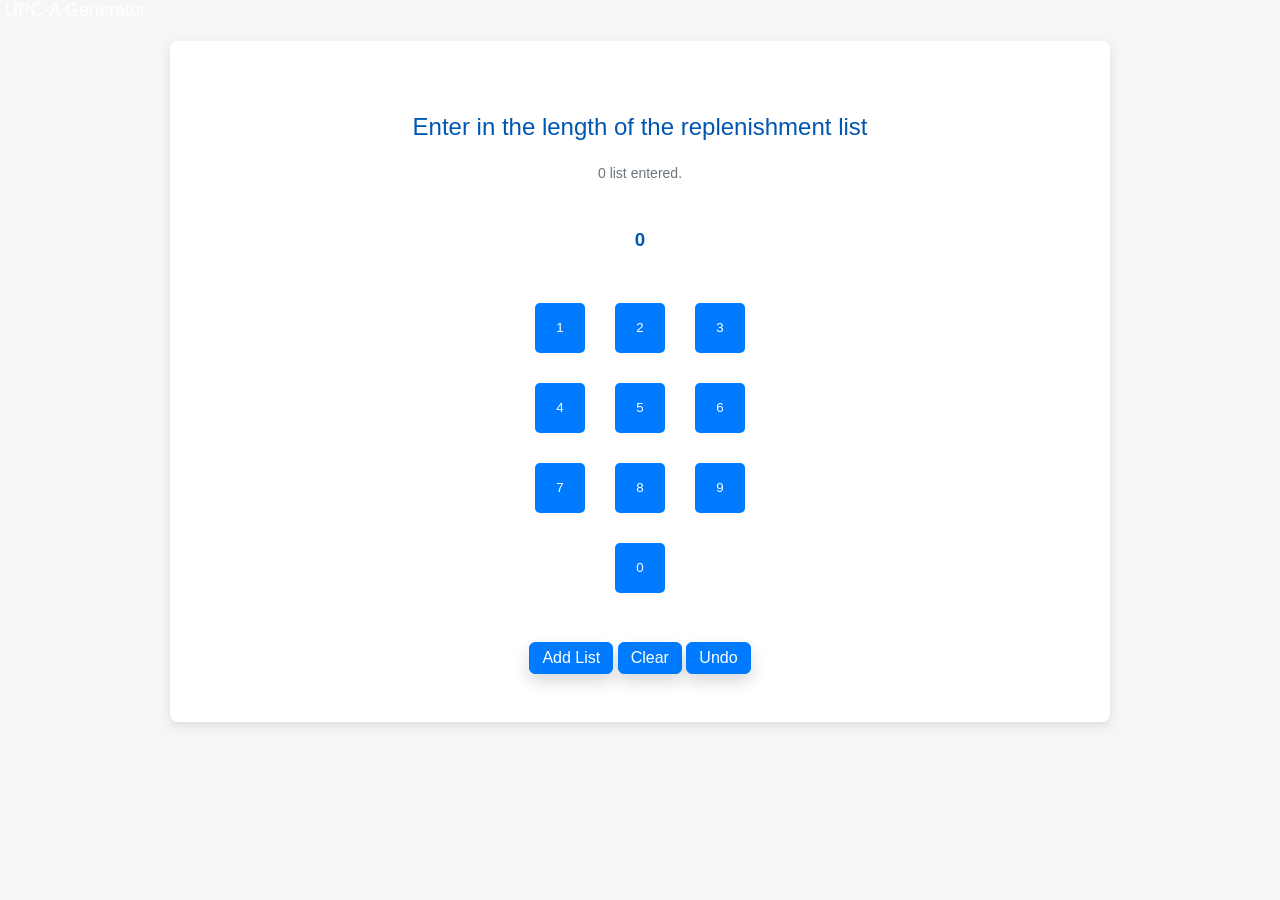
==== replenishCalc.html @ f16c8701 "v0.7 - Added Replenishment Calculator - Added Navigation to both tools" ====
<!DOCTYPE html>
<html>

<head>
    <title>Replenishment Calculator</title>
    <!-- Link to local CSS -->
    <link href="./css/app.css" rel="stylesheet">
    <link href="./css/replenishCalc.css" rel="stylesheet">
    <!-- Link to JsBarcode library -->
    <script src="./js/JsBarcode.all.min.js"></script>
    <script src="./js/replenishCalc.js"></script>
</head>

<nav>
    <a class="navigation" href="index.html">UPC-A Generator</a>
</nav>

<body>

    <div class="container text-center py-5">

        <h2 class="mb-4 display-6">Enter in the length of the replenishment list</h2>

        <span id="digitCountMessage">0 list entered.</span>
        <span id="totalCount">0 items counted.</span>
        <span id="listArray"></span>

        <h3 id="currentNumber">0</h3>

        <br>
        
        <div class="numPadArea">
            <div class="numPad">
                <button class="numPadNum" onclick="addNum(1)">1</button>
                <button class="numPadNum" onclick="addNum(2)">2</button>
                <button class="numPadNum" onclick="addNum(3)">3</button>
                <button class="numPadNum" onclick="addNum(4)">4</button>
                <button class="numPadNum" onclick="addNum(5)">5</button>
                <button class="numPadNum" onclick="addNum(6)">6</button>
                <button class="numPadNum" onclick="addNum(7)">7</button>
                <button class="numPadNum" onclick="addNum(8)">8</button>
                <button class="numPadNum" onclick="addNum(9)">9</button>
                <button class="numPadNum" onclick="addNum(0)">0</button>
            </div>
        </div>

        <br>

        <button onclick="addList()" class="btn btn-primary shadow rounded-md">
            Add List
        </button>
        <button onclick="clearAll()" class="btn btn-primary shadow rounded-md">
            Clear
        </button>
        <button onclick="undo()" class="btn btn-primary shadow rounded-md"
            >Undo
        </button>

    </div>

</body>

</html>
---- css/app.css ----
/* app.css */

.navigation{
    color: #ffffff;
    text-decoration: none;
    font-size: large;
    padding-top: 5px;
    padding-left: 5px;
}

.navigation:hover{
    color: #555;
    text-decoration: none;
}

/* General Body Styling */
body {
    font-family: 'Segoe UI', Tahoma, Geneva, Verdana, sans-serif;
    background-color: #f4f7f6;
    color: #333;
    margin: 0;
    padding: 0;
}

/* Container Styling (using Bootstrap-like classes for structure) */
.container {
    max-width: 900px;
    margin: 20px auto;
    padding: 20px;
    background-color: #ffffff;
    border-radius: 8px;
    box-shadow: 0 4px 12px rgba(0, 0, 0, 0.1);
}

/* Text Alignment and Spacing */
.text-center {
    text-align: center;
}

.py-5 {
    padding-top: 3rem;
    padding-bottom: 3rem;
}

.mb-4 {
    margin-bottom: 1.5rem;
}

.mb-1 {
    margin-bottom: 0.5rem;
}

.mx-auto {
    margin-left: auto;
    margin-right: auto;
}

.gap-3 {
    gap: 1rem;
}

.d-flex {
    display: flex;
}

.flex-wrap {
    flex-wrap: wrap;
}

.justify-content-center {
    justify-content: center;
}

/* Typography */
.display-6 {
    font-size: 1.5rem;
    font-weight: 400;
    color: #0056b3;
}

h2,
h3 {
    color: #0056b3;
    margin-top: 1.5rem;
}

/* Input Styling */
.form-control {
    display: block;
    width: 100%;
    padding: 0.375rem 0.75rem;
    font-size: 1rem;
    line-height: 1.5;
    color: #495057;
    background-color: #fff;
    background-clip: padding-box;
    border: 1px solid #ced4da;
    border-radius: 0.25rem;
    transition: border-color 0.15s ease-in-out, box-shadow 0.15s ease-in-out;
}

.form-control:focus {
    color: #495057;
    background-color: #fff;
    border-color: #80bdff;
    outline: 0;
    box-shadow: 0 0 0 0.2rem rgba(0, 123, 255, 0.25);
}

/* Button Styling */
.btn {
    display: inline-block;
    font-weight: 400;
    color: #fff;
    text-align: center;
    vertical-align: middle;
    cursor: pointer;
    background-color: #007bff;
    border: 1px solid #007bff;
    padding: 0.375rem 0.75rem;
    font-size: 1rem;
    border-radius: 0.25rem;
    transition: color 0.15s ease-in-out, background-color 0.15s ease-in-out, border-color 0.15s ease-in-out, box-shadow 0.15s ease-in-out;
    margin-top: 1rem;
    /* Add some space above buttons */
}

.btn:hover {
    background-color: #0056b3;
    border-color: #0056b3;
}

.shadow {
    box-shadow: 0 0.5rem 1rem rgba(0, 0, 0, 0.15) !important;
}

.rounded-md {
    border-radius: 0.375rem !important;
}

/* Separator */
hr {
    margin-top: 2rem;
    margin-bottom: 2rem;
    border: 0;
    border-top: 1px solid rgba(0, 0, 0, 0.1);
}

/* Digit Count Message */
#digitCountMessage {
    display: block;
    margin-top: 0.5rem;
    font-size: 0.875rem;
    color: #6c757d;
}

/* Barcode Display Area */
#barcodeDisplay {
    margin-top: 2rem;
    max-width: 100%;
    height: auto;
    display: block;
    /* Ensures centering with mx-auto if needed */
    margin-left: auto;
    margin-right: auto;
}

/* Individual Card Styling for Saved Barcodes (needs to be created dynamically in JS) */
/* Assuming your JS will create div elements with a 'barcode-card' class. */
.barcode-card {
    background-color: #fff;
    border: 1px solid #ddd;
    border-radius: 8px;
    padding: 1rem;
    box-shadow: 0 2px 4px rgba(0, 0, 0, 0.05);
    width: 200px;
    /* Fixed width for consistent cards */
    text-align: center;
    word-wrap: break-word;
    position: relative;
}

.barcode-card p {
    margin: 0.5rem 0 0;
    font-size: 0.875rem;
    color: #555;
}

.barcode-card .delete-btn, #cancleSave {
    position: absolute;
    top: 5px;
    right: 5px;
    background-color: #dc3545;
    color: white;
    border: none;
    border-radius: 50%;
    width: 20px;
    height: 20px;
    font-size: 12px;
    line-height: 1;
    cursor: pointer;
    padding: 0;
}

.barcode-card .delete-btn:hover {
    background-color: #a71d2a;
}

#cancleSave:hover {
    background-color: #a71d2a;
}

/* Base Overlay Styles */
#messageBox,
#confirmDelete,
#saveName {
    display: none;
    /* Hidden by default in the HTML, JS will toggle */
    position: fixed;
    top: 15%;
    left: 50%;
    transform: translate(-50%, -50%);
    background-color: white;
    padding: 2rem;
    border-radius: 8px;
    box-shadow: 0 5px 15px rgba(0, 0, 0, 0.3);
    z-index: 1000;
    max-width: 350px;
    width: 90%;
    text-align: center;
}

/* Add an overlay background when a modal is active (needs JS to add a class to body/container) */
/* Example of how an overlay might look if you add a class to the body */
.overlay-active::before {
    content: '';
    position: fixed;
    top: 0;
    left: 0;
    width: 100%;
    height: 100%;
    background-color: rgba(0, 0, 0, 0.5);
    z-index: 999;
}

/* Specific Message Box Styling */
#messageText {
    margin-bottom: 1rem;
}

#messageBox button,
#saveName button {
    margin-top: 0.5rem;
}

@media (prefers-color-scheme: dark){
    body {
        background-color: #333;
    }
    h3 {
        color: white;
    }
    .display-6 {
        color: white;
    }
    .container {
        background-color: #333;
    }
    #digitCountMessage {
        color: white;
    }
    #messageBox,
    #confirmDelete,
    #saveName {
        background-color: #333;
        color: white;
    }
    #numberInput,
    #searchInput {
        background-color: #333;
        color: white;
    }
    .barcode-card {
        background-color: #333;
    }
    .barcode-card p {
        color: white;
    }
}
---- css/replenishCalc.css ----
#totalCount,
#listArray{
    display: block;
    margin-top: 0.5rem;
    font-size: 0.875rem;
    color: #ffffff;
}

.numPadArea{
    display: flex;
    justify-content: center;
}

.numPad{
    display: flex;
    flex-wrap: wrap;
    justify-content: center;
    max-width: 250px;
}

.numPadNum{
    background-color: #007bff;
    color: #ffffff;
    border-radius: 5px;
    border-style: none;
    width: 50px;
    height: 50px;
    margin: 15px;
}

.numPadNum:hover{
    background-color: #0056b3;
}
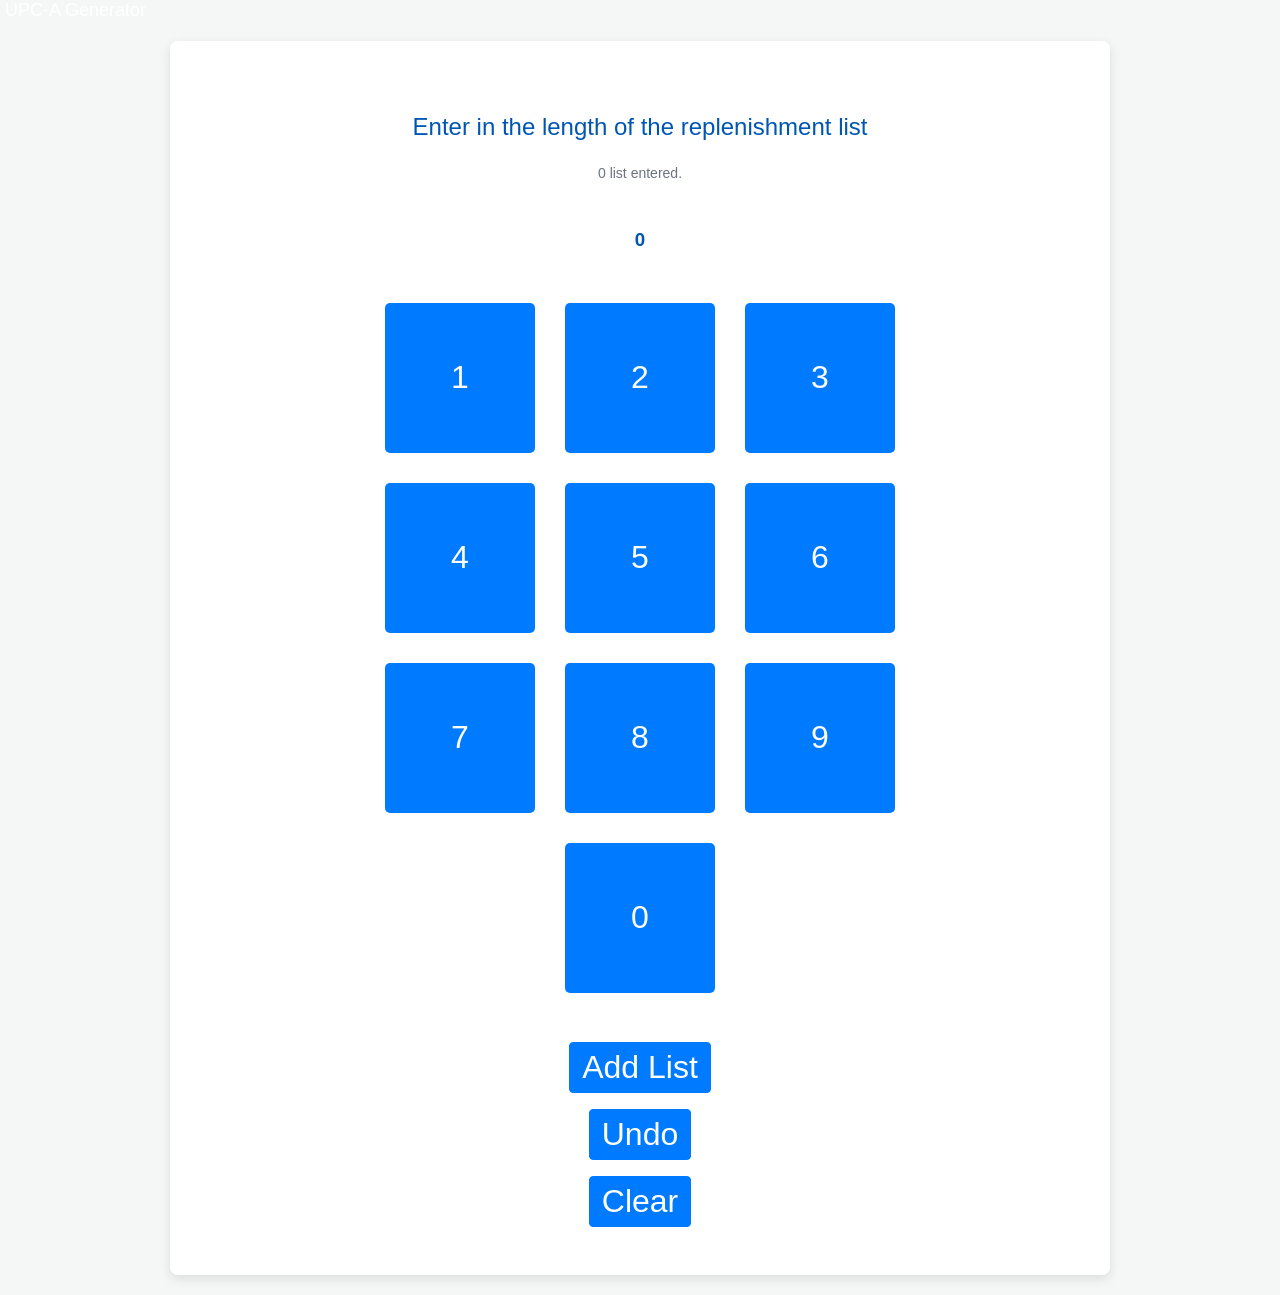
==== commit 3a13fed0: "v0.7.2 -Changed the font on the num pad -Changed the styling on the buttons on the Replenishment pa" ====
--- a/replenishCalc.html
+++ b/replenishCalc.html
@@ -46,14 +46,16 @@
 
         <br>
 
-        <button onclick="addList()" class="btn btn-primary shadow rounded-md">
+        <button onclick="addList()" class="button">
             Add List
         </button>
-        <button onclick="clearAll()" class="btn btn-primary shadow rounded-md">
+        <br>
+        <button onclick="undo()" class="button">
+            Undo
+        </button>
+        <br>
+        <button onclick="clearAll()" class="button">
             Clear
-        </button>
-        <button onclick="undo()" class="btn btn-primary shadow rounded-md"
-            >Undo
         </button>
 
     </div>
--- a/css/replenishCalc.css
+++ b/css/replenishCalc.css
@@ -15,7 +15,7 @@
     display: flex;
     flex-wrap: wrap;
     justify-content: center;
-    max-width: 250px;
+    max-width: 550px;
 }
 
 .numPadNum{
@@ -23,11 +23,33 @@
     color: #ffffff;
     border-radius: 5px;
     border-style: none;
-    width: 50px;
-    height: 50px;
+    width: 150px;
+    height: 150px;
     margin: 15px;
+    font-size: xx-large;
 }
 
 .numPadNum:hover{
     background-color: #0056b3;
+}
+
+.button{
+    display: inline-block;
+    font-weight: 400;
+    color: #fff;
+    text-align: center;
+    vertical-align: middle;
+    cursor: pointer;
+    background-color: #007bff;
+    border: 1px solid #007bff;
+    padding: 0.375rem 0.75rem;
+    font-size: xx-large;
+    border-radius: 0.25rem;
+    transition: color 0.15s ease-in-out, background-color 0.15s ease-in-out, border-color 0.15s ease-in-out, box-shadow 0.15s ease-in-out;
+    margin-top: 1rem;
+}
+
+.button:hover {
+    background-color: #0056b3;
+    border-color: #0056b3;
 }
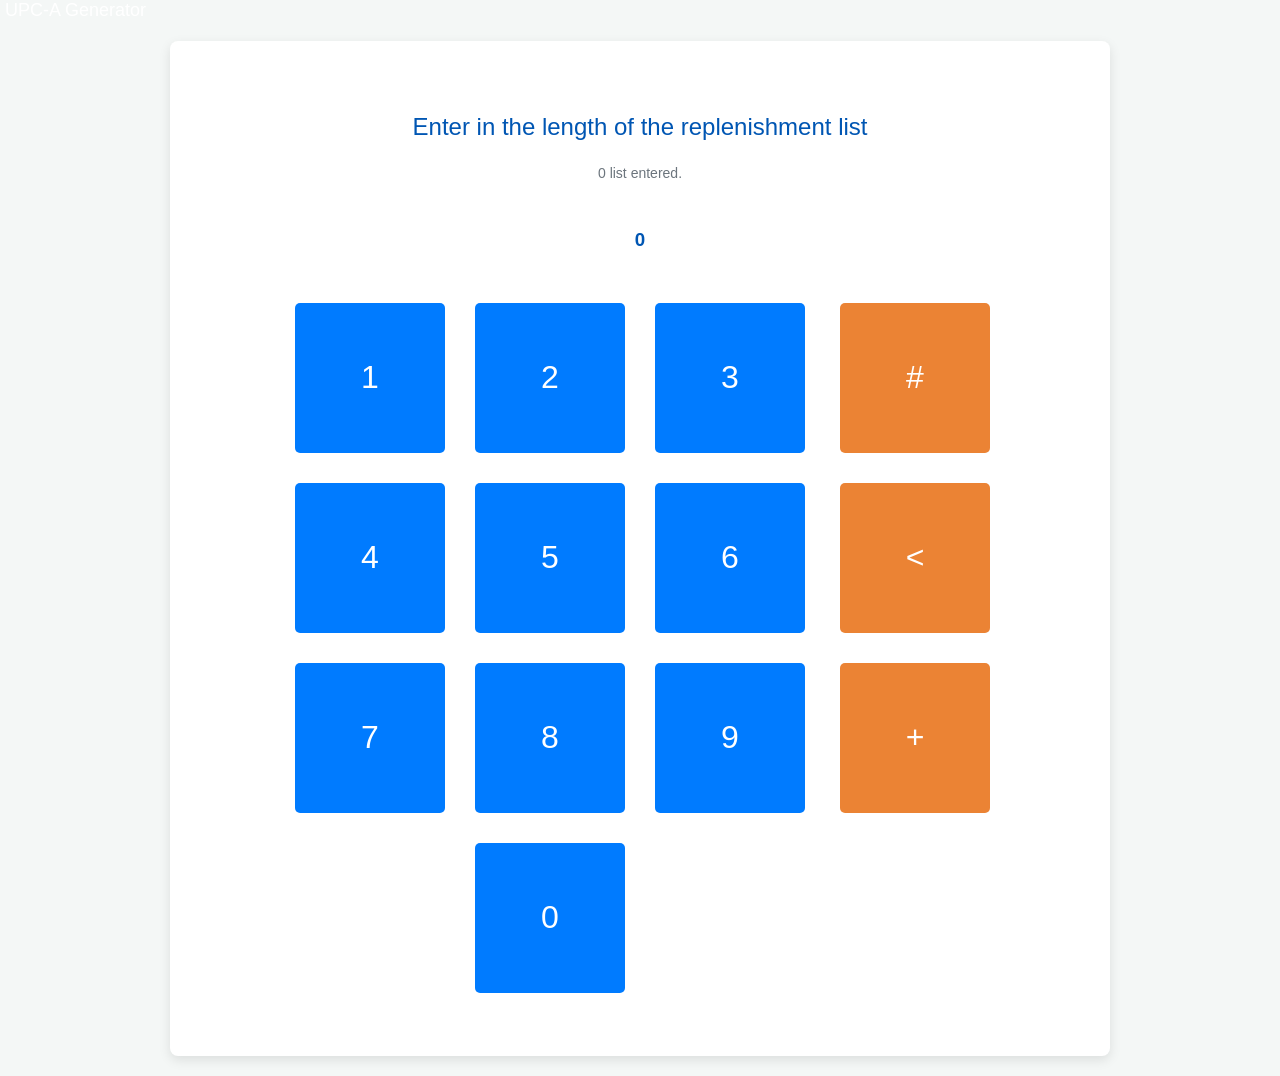
==== commit 4e63d68c: "v0.7.3 -Hopefully improve the performance of button clicking on the replenishment page. Now using: d" ====
--- a/replenishCalc.html
+++ b/replenishCalc.html
@@ -2,6 +2,8 @@
 <html>
 
 <head>
+    <!-- This is here for better mobile touch detection. However this was disabled in the JS. Look there for reason -->
+    <meta name="viewport" content="width=device-width, initial-scale=1.0, maximum-scale=1.0, user-scalable=no">
     <title>Replenishment Calculator</title>
     <!-- Link to local CSS -->
     <link href="./css/app.css" rel="stylesheet">
@@ -28,35 +30,34 @@
         <h3 id="currentNumber">0</h3>
 
         <br>
-        
+
         <div class="numPadArea">
             <div class="numPad">
-                <button class="numPadNum" onclick="addNum(1)">1</button>
-                <button class="numPadNum" onclick="addNum(2)">2</button>
-                <button class="numPadNum" onclick="addNum(3)">3</button>
-                <button class="numPadNum" onclick="addNum(4)">4</button>
-                <button class="numPadNum" onclick="addNum(5)">5</button>
-                <button class="numPadNum" onclick="addNum(6)">6</button>
-                <button class="numPadNum" onclick="addNum(7)">7</button>
-                <button class="numPadNum" onclick="addNum(8)">8</button>
-                <button class="numPadNum" onclick="addNum(9)">9</button>
-                <button class="numPadNum" onclick="addNum(0)">0</button>
+                <button class="numPadNum">1</button>
+                <button class="numPadNum">2</button>
+                <button class="numPadNum">3</button>
+                <button class="numPadNum">4</button>
+                <button class="numPadNum">5</button>
+                <button class="numPadNum">6</button>
+                <button class="numPadNum">7</button>
+                <button class="numPadNum">8</button>
+                <button class="numPadNum">9</button>
+                <button class="numPadNum">0</button>
+            </div>
+            <div class="actionPad">
+                <button data-action="clear" class="numPadAction">
+                    #
+                </button>
+                <br>
+                <button data-action="undo" class="numPadAction">
+                    &lt;
+                </button>
+                <br>
+                <button data-action="addList" class="numPadAction">
+                    +
+                </button>
             </div>
         </div>
-
-        <br>
-
-        <button onclick="addList()" class="button">
-            Add List
-        </button>
-        <br>
-        <button onclick="undo()" class="button">
-            Undo
-        </button>
-        <br>
-        <button onclick="clearAll()" class="button">
-            Clear
-        </button>
 
     </div>
 
--- a/css/replenishCalc.css
+++ b/css/replenishCalc.css
@@ -33,23 +33,23 @@
     background-color: #0056b3;
 }
 
-.button{
-    display: inline-block;
-    font-weight: 400;
-    color: #fff;
-    text-align: center;
-    vertical-align: middle;
-    cursor: pointer;
-    background-color: #007bff;
-    border: 1px solid #007bff;
-    padding: 0.375rem 0.75rem;
+.numPadAction{
+    background-color: #eb8334;
+    color: #ffffff;
+    border-radius: 5px;
+    border-style: none;
+    width: 150px;
+    height: 150px;
+    margin: 15px;
     font-size: xx-large;
-    border-radius: 0.25rem;
-    transition: color 0.15s ease-in-out, background-color 0.15s ease-in-out, border-color 0.15s ease-in-out, box-shadow 0.15s ease-in-out;
-    margin-top: 1rem;
 }
 
-.button:hover {
-    background-color: #0056b3;
-    border-color: #0056b3;
+.numPadAction:hover{
+    background-color: #eb7734;
+}
+
+button, input, select {
+    touch-action: manipulation;
+    user-select: none;
+    -webkit-user-select: none;
 }
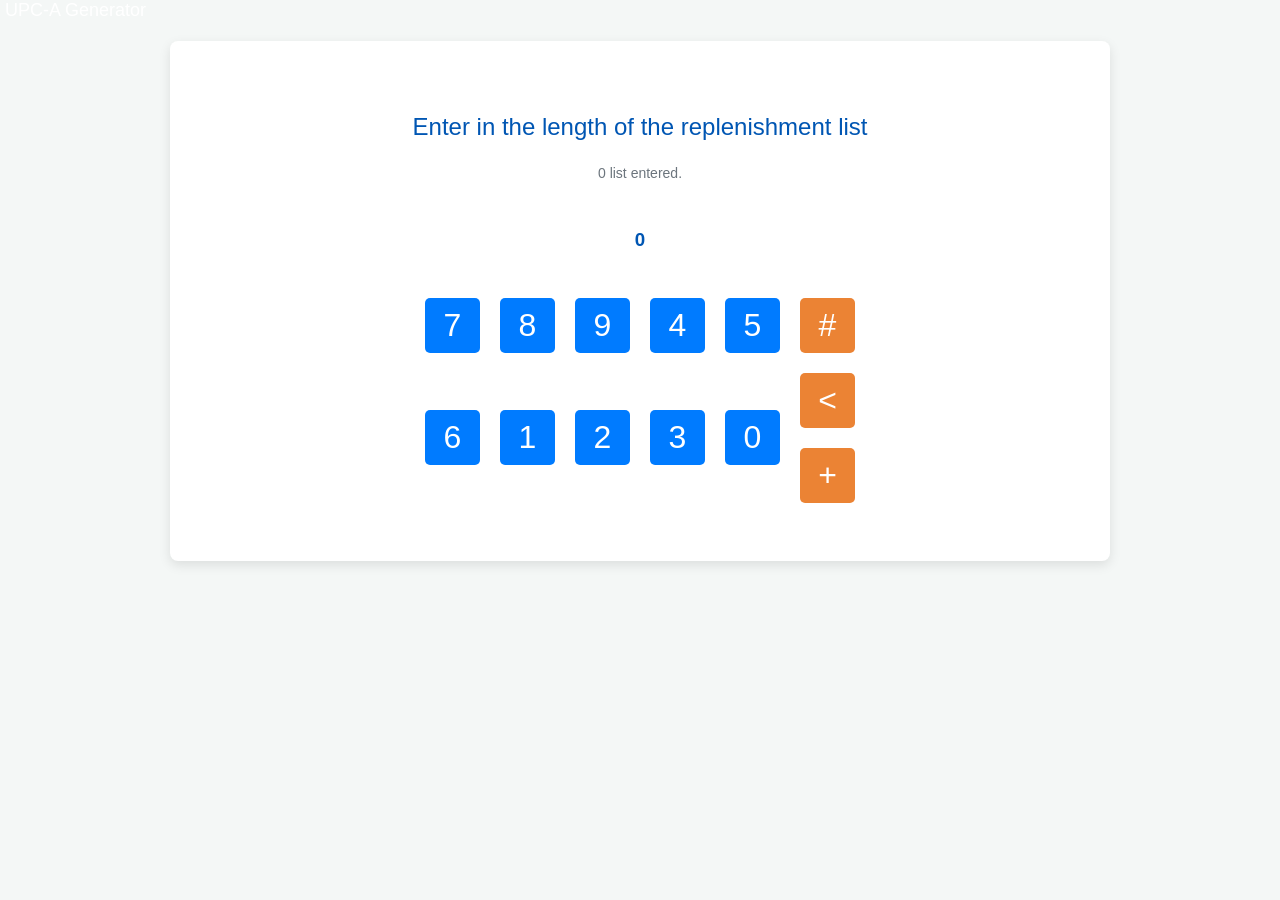
==== commit dc9d7fe0: "v0.7.4 -Changed the styling to better fit my phone screen." ====
--- a/replenishCalc.html
+++ b/replenishCalc.html
@@ -33,15 +33,15 @@
 
         <div class="numPadArea">
             <div class="numPad">
+                <button class="numPadNum">7</button>
+                <button class="numPadNum">8</button>
+                <button class="numPadNum">9</button>
+                <button class="numPadNum">4</button>
+                <button class="numPadNum">5</button>
+                <button class="numPadNum">6</button>
                 <button class="numPadNum">1</button>
                 <button class="numPadNum">2</button>
                 <button class="numPadNum">3</button>
-                <button class="numPadNum">4</button>
-                <button class="numPadNum">5</button>
-                <button class="numPadNum">6</button>
-                <button class="numPadNum">7</button>
-                <button class="numPadNum">8</button>
-                <button class="numPadNum">9</button>
                 <button class="numPadNum">0</button>
             </div>
             <div class="actionPad">
--- a/css/replenishCalc.css
+++ b/css/replenishCalc.css
@@ -15,7 +15,7 @@
     display: flex;
     flex-wrap: wrap;
     justify-content: center;
-    max-width: 550px;
+    max-width: 375px;
 }
 
 .numPadNum{
@@ -23,9 +23,9 @@
     color: #ffffff;
     border-radius: 5px;
     border-style: none;
-    width: 150px;
-    height: 150px;
-    margin: 15px;
+    width: 55px;
+    height: 55px;
+    margin: 10px;
     font-size: xx-large;
 }
 
@@ -38,9 +38,9 @@
     color: #ffffff;
     border-radius: 5px;
     border-style: none;
-    width: 150px;
-    height: 150px;
-    margin: 15px;
+    width: 55px;
+    height: 55px;
+    margin: 10px;
     font-size: xx-large;
 }
 
